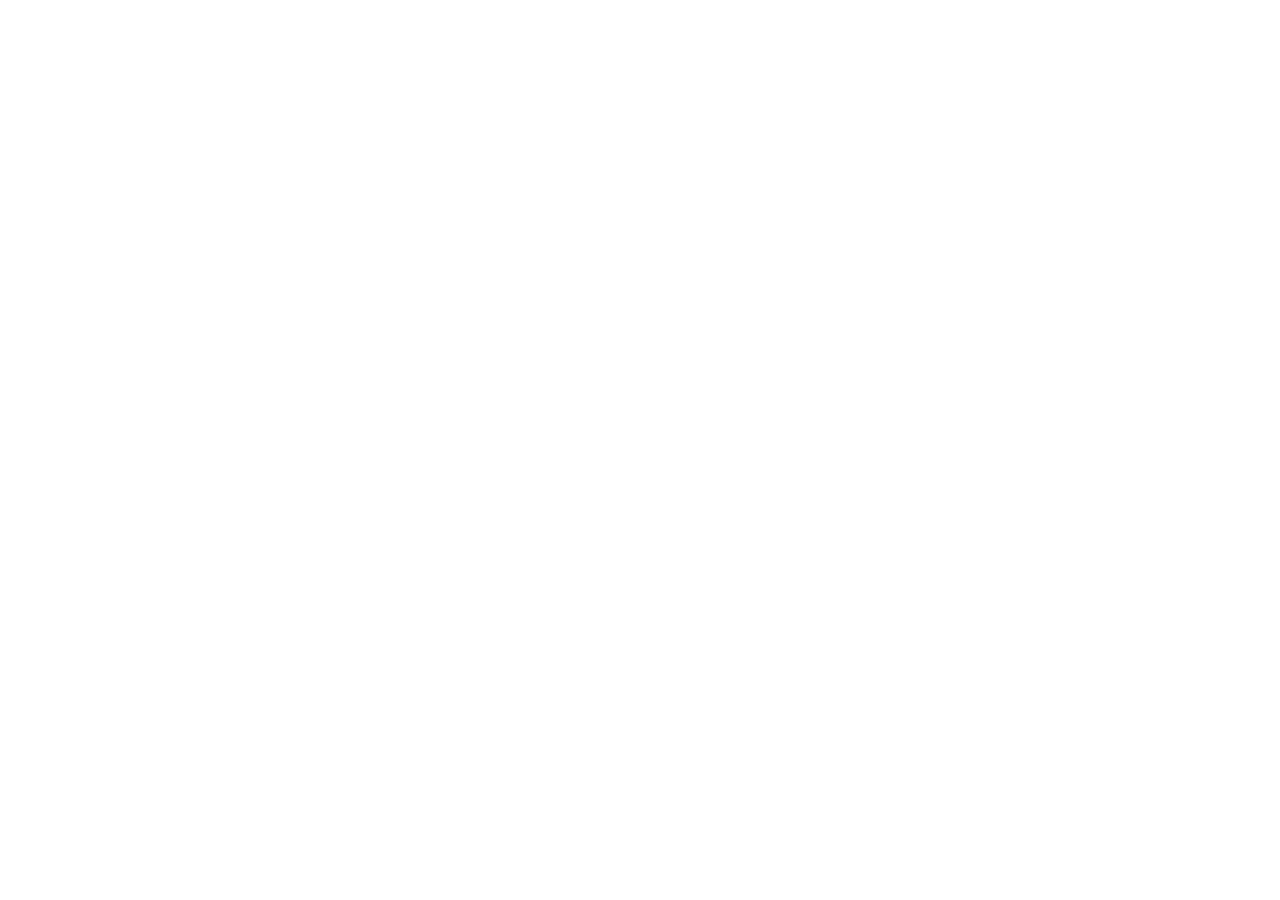
==== Index.html @ 20433f07 "Finished JavaScript test" ====
<!DOCTYPE html>
<html lang="en">
  <head>
    <meta charset="UTF-8" />
    <meta name="viewport" content="width=device-width, initial-scale=1.0" />
    <title>Esercitazione JavaScript</title>
  </head>
  <body>
    <script src="./D5.js"></script>
  </body>
</html>
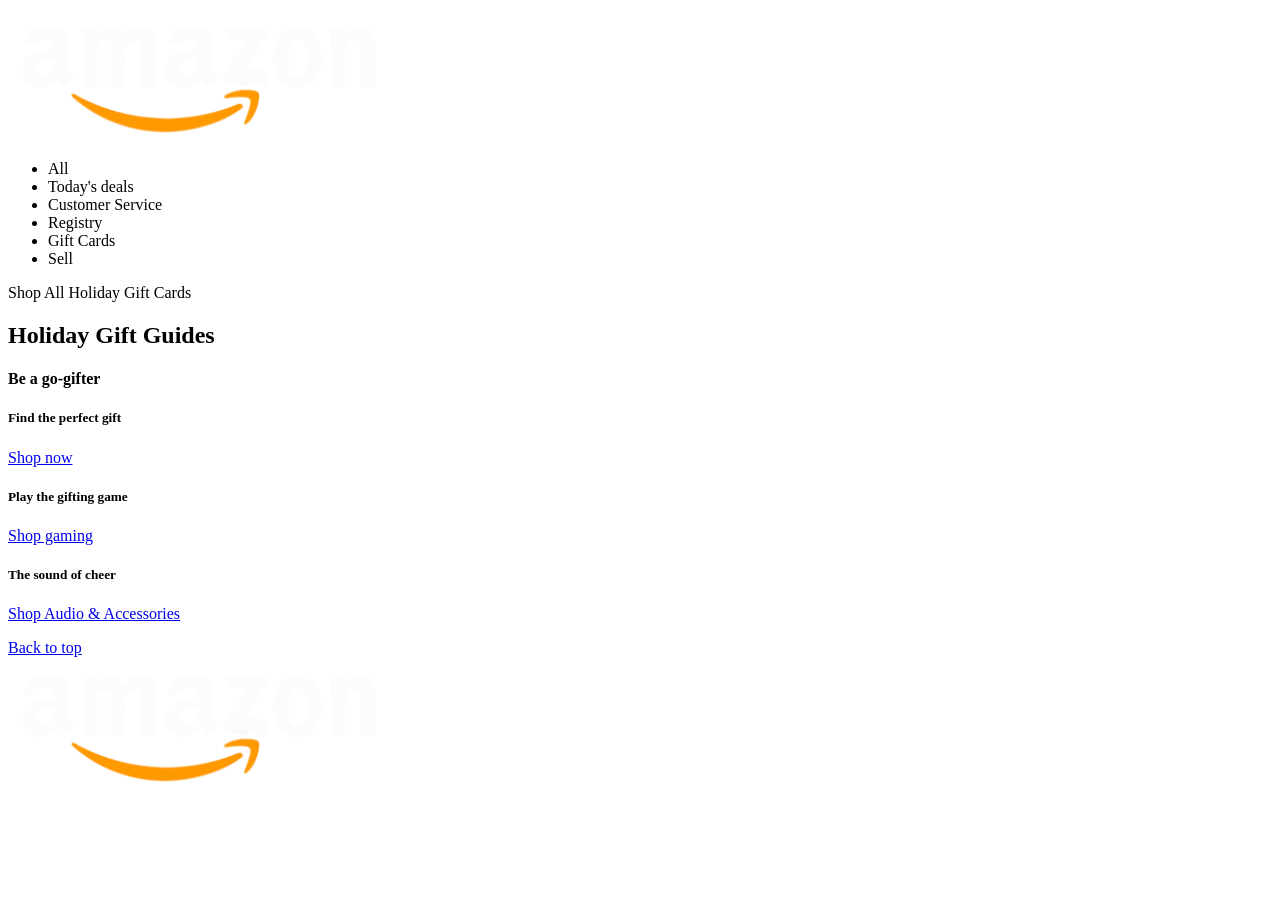
==== commit ddaf9b52: "Added structure to Amazon page" ====
--- a/Index.html
+++ b/Index.html
@@ -3,9 +3,47 @@
   <head>
     <meta charset="UTF-8" />
     <meta name="viewport" content="width=device-width, initial-scale=1.0" />
-    <title>Esercitazione JavaScript</title>
+    <title>Pagina Amazon</title>
+    <style></style>
   </head>
   <body>
-    <script src="./D5.js"></script>
+    <header>
+      <div><img src="./assets/logo.png" alt="Logo Amazon" /></div>
+      <div>
+        <ul>
+          <li>All</li>
+          <li>Today's deals</li>
+          <li>Customer Service</li>
+          <li>Registry</li>
+          <li>Gift Cards</li>
+          <li>Sell</li>
+        </ul>
+      </div>
+    </header>
+    <main>
+      <div>Shop All Holiday Gift Cards</div>
+      <div>
+        <h2>Holiday Gift Guides</h2>
+        <h4>Be a go-gifter</h4>
+      </div>
+      <div>
+        <h5>Find the perfect gift</h5>
+        <p><a href="#">Shop now</a></p>
+        <div></div>
+        <div></div>
+        <div></div>
+        <div></div>
+      </div>
+      <div></div>
+      <h5>Play the gifting game</h5>
+      <p><a href="#">Shop gaming</a></p>
+      <div></div>
+      <h5>The sound of cheer</h5>
+      <p><a href="#">Shop Audio & Accessories</a></p>
+    </main>
+    <footer>
+      <div><a href="#">Back to top</a></div>
+      <div><img src="./assets/logo.png" alt="Logo Amazon" /></div>
+    </footer>
   </body>
 </html>
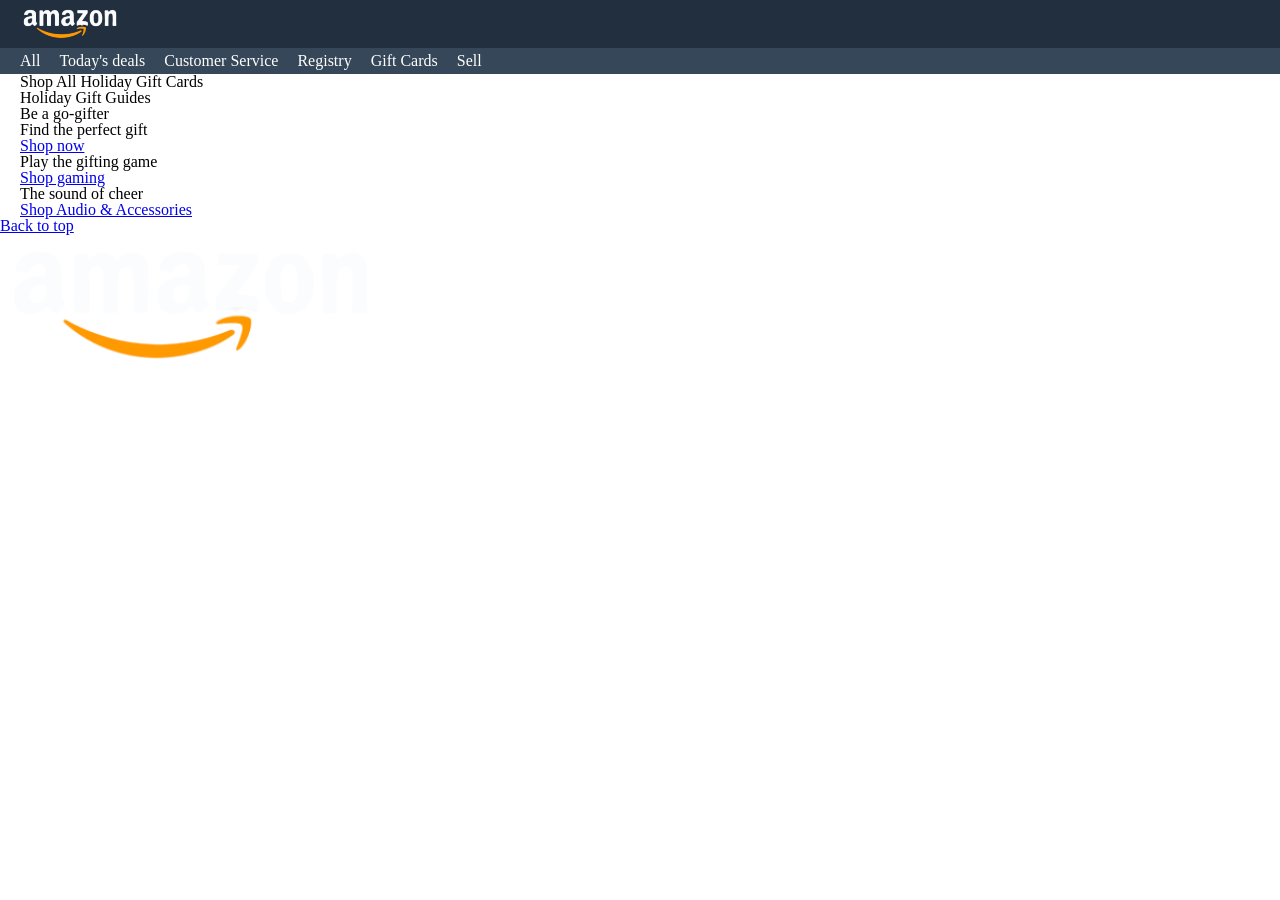
==== commit 61cc6e03: "Added style to header" ====
--- a/Index.html
+++ b/Index.html
@@ -3,13 +3,14 @@
   <head>
     <meta charset="UTF-8" />
     <meta name="viewport" content="width=device-width, initial-scale=1.0" />
+    <link rel="stylesheet" href="./css/reset.css" />
+    <link rel="stylesheet" href="./css/style.css" />
     <title>Pagina Amazon</title>
-    <style></style>
   </head>
   <body>
     <header>
-      <div><img src="./assets/logo.png" alt="Logo Amazon" /></div>
-      <div>
+      <div class="logo"><img src="./assets/logo.png" alt="Logo Amazon" /></div>
+      <div class="menù">
         <ul>
           <li>All</li>
           <li>Today's deals</li>
--- a/css/style.css
+++ b/css/style.css
@@ -0,0 +1,26 @@
+main {
+  padding-inline: 20px;
+}
+.logo {
+  background-color: #222f3f;
+  text-align: start;
+  padding-block: 5px;
+  padding-left: 20px;
+}
+.logo img {
+  width: 100px;
+}
+.menù {
+  background-color: #364759;
+  padding-left: 20px;
+  padding-block: 5px;
+  color: white;
+}
+ul {
+  list-style: none;
+}
+li {
+  display: inline;
+  cursor: pointer;
+  margin-right: 15px;
+}
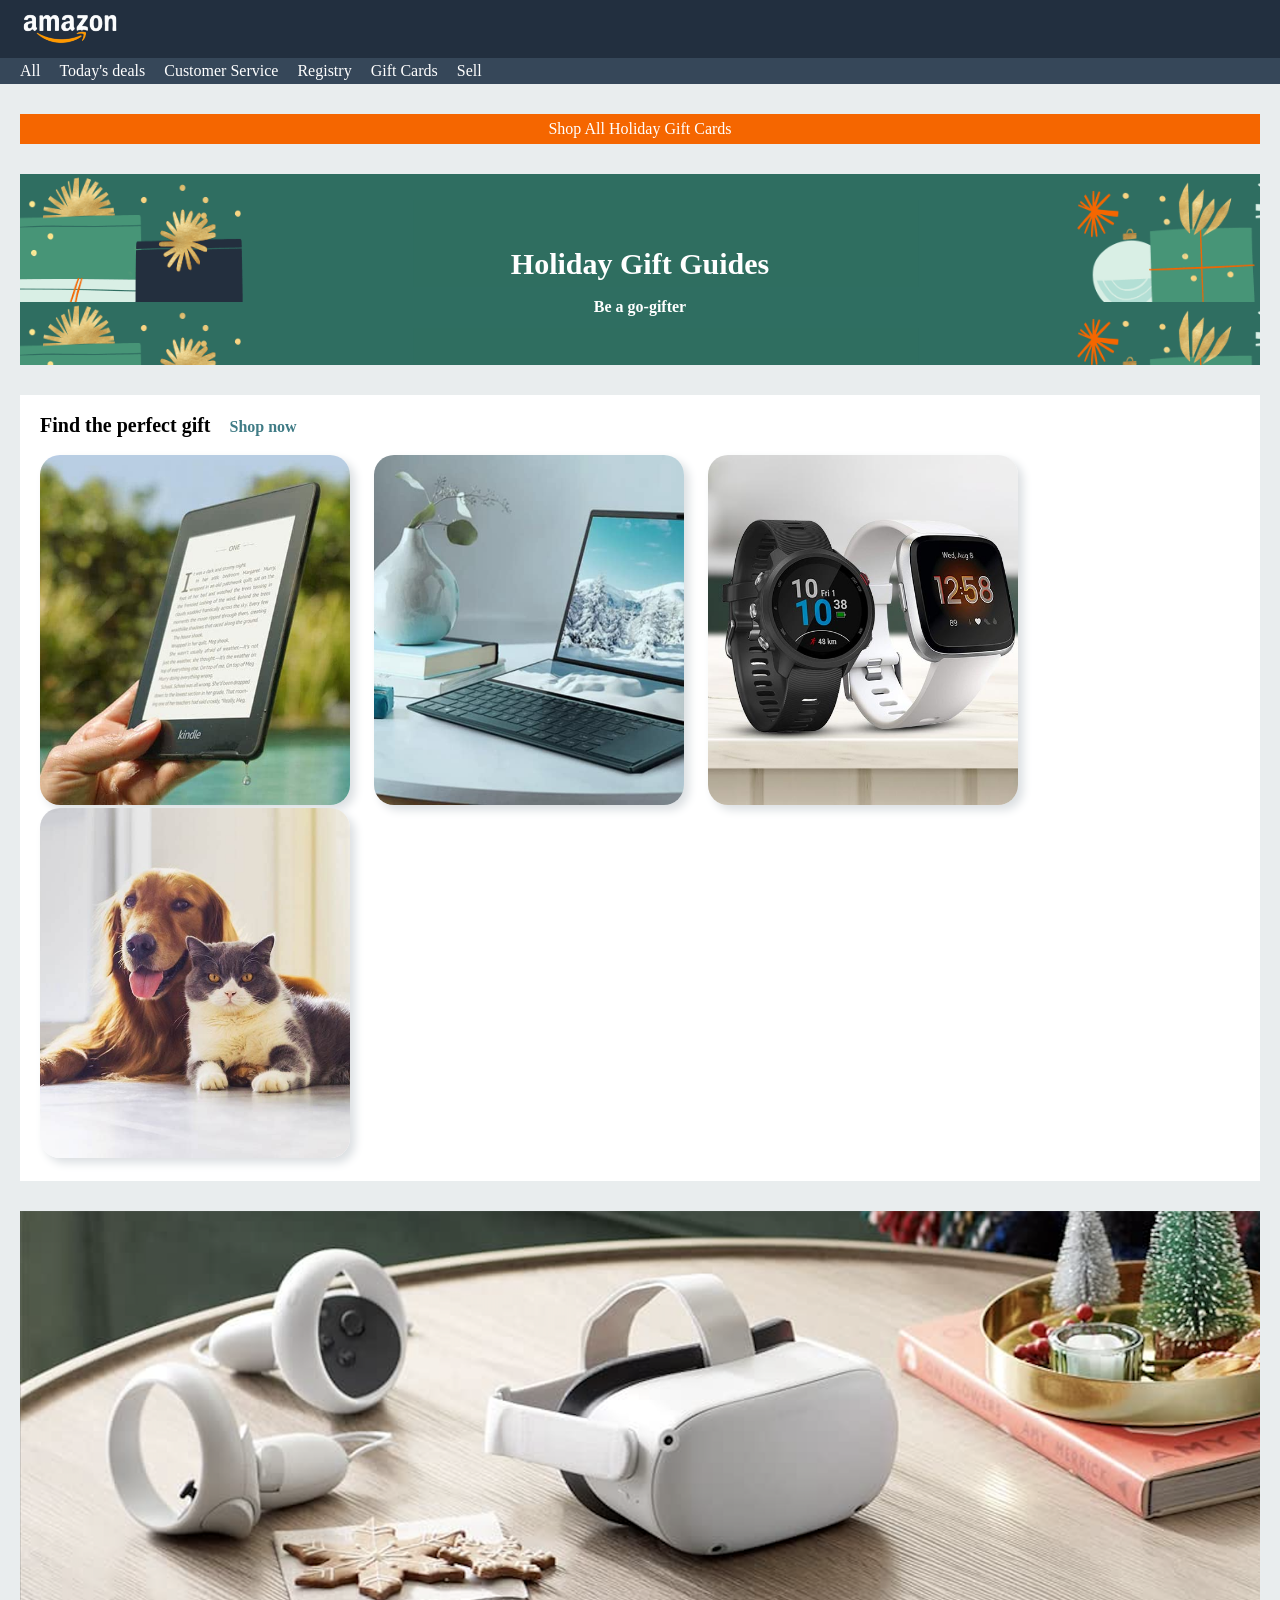
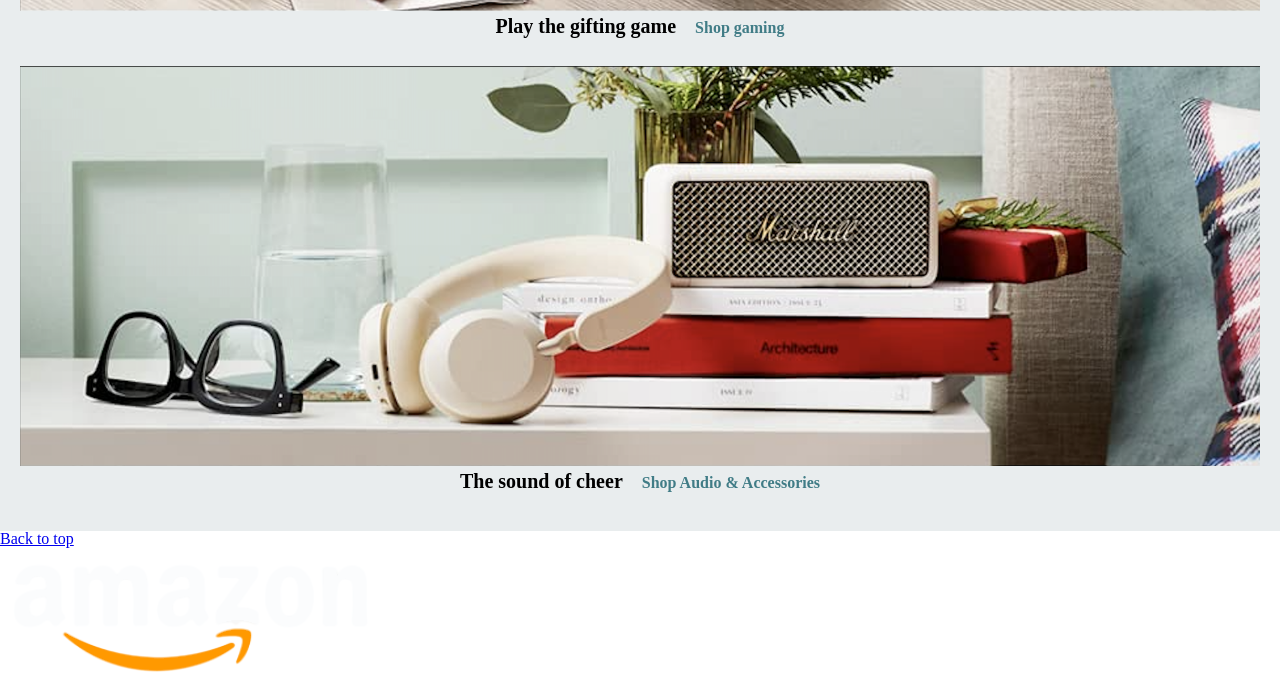
==== commit 8363e8a6: "Added main style" ====
--- a/Index.html
+++ b/Index.html
@@ -27,20 +27,26 @@
         <h2>Holiday Gift Guides</h2>
         <h4>Be a go-gifter</h4>
       </div>
-      <div>
-        <h5>Find the perfect gift</h5>
-        <p><a href="#">Shop now</a></p>
+      <div class="perfectGift">
+        <div>
+          <h5>Find the perfect gift</h5>
+          <p><a href="#">Shop now</a></p>
+        </div>
         <div></div>
         <div></div>
         <div></div>
         <div></div>
       </div>
       <div></div>
-      <h5>Play the gifting game</h5>
-      <p><a href="#">Shop gaming</a></p>
+      <div class="gift">
+        <h5>Play the gifting game</h5>
+        <p><a href="#">Shop gaming</a></p>
+      </div>
       <div></div>
-      <h5>The sound of cheer</h5>
-      <p><a href="#">Shop Audio & Accessories</a></p>
+      <div class="gift">
+        <h5>The sound of cheer</h5>
+        <p><a href="#">Shop Audio & Accessories</a></p>
+      </div>
     </main>
     <footer>
       <div><a href="#">Back to top</a></div>
--- a/css/style.css
+++ b/css/style.css
@@ -1,13 +1,17 @@
 main {
   padding-inline: 20px;
+  background-color: #e9edee;
+  padding-top: 30px;
+  padding-bottom: 10px;
 }
 .logo {
   background-color: #222f3f;
   text-align: start;
-  padding-block: 5px;
+  padding-block: 10px;
   padding-left: 20px;
 }
 .logo img {
+  cursor: pointer;
   width: 100px;
 }
 .menù {
@@ -24,3 +28,108 @@
   cursor: pointer;
   margin-right: 15px;
 }
+main > div {
+  margin-bottom: 30px;
+}
+main > div:first-of-type {
+  background-color: #f56600;
+  color: white;
+  text-align: center;
+  padding-block: 7px;
+}
+main > div:nth-child(2) {
+  background-image: url(../assets/bg-image.png);
+  background-repeat: repeat;
+  color: white;
+  text-align: center;
+  padding-top: 75px;
+  padding-bottom: 50px;
+}
+h2 {
+  font-size: 30px;
+  margin-bottom: 20px;
+  font-weight: bold;
+}
+h4 {
+  font-weight: bold;
+}
+.perfectGift {
+  background-color: white;
+  padding: 20px;
+}
+.perfectGift > div:first-child {
+  margin-bottom: 20px;
+}
+h5 {
+  color: black;
+  display: inline;
+  margin-right: 15px;
+  font-size: 20px;
+  font-weight: bold;
+}
+p {
+  display: inline;
+}
+p > a {
+  color: #407c86;
+  text-decoration: none;
+  font-weight: bold;
+}
+.perfectGift > div:nth-child(2) {
+  background-image: url(../assets/img_1.jpg);
+  background-size: cover;
+  background-position: center;
+  border-radius: 20px;
+  height: 350px;
+  width: 310px;
+  box-shadow: 5px 5px 10px #dbdfe2;
+  display: inline-block;
+  margin-right: 20px;
+}
+.perfectGift > div:nth-child(3) {
+  background-image: url(../assets/img_2.jpg);
+  background-size: cover;
+  background-position: right;
+  border-radius: 20px;
+  height: 350px;
+  width: 310px;
+  box-shadow: 5px 5px 10px #dbdfe2;
+  display: inline-block;
+  margin-right: 20px;
+}
+.perfectGift > div:nth-child(4) {
+  background-image: url(../assets/img_3.jpg);
+  background-size: cover;
+  background-position: center;
+  border-radius: 20px;
+  height: 350px;
+  width: 310px;
+  box-shadow: 5px 5px 10px #dbdfe2;
+  display: inline-block;
+  margin-right: 20px;
+}
+.perfectGift > div:nth-child(5) {
+  background-image: url(../assets/img_4.jpg);
+  background-size: cover;
+  background-position: center;
+  border-radius: 20px;
+  height: 350px;
+  width: 310px;
+  box-shadow: 5px 5px 10px #dbdfe2;
+  display: inline-block;
+}
+main > div:nth-child(4) {
+  background-image: url(../assets/img_9.png);
+  background-size: cover;
+  height: 400px;
+  margin-bottom: 5px;
+}
+.gift {
+  text-align: center;
+}
+main > div:nth-child(6) {
+  background-image: url(../assets/img_10.png);
+  background-size: cover;
+  height: 400px;
+  margin-bottom: 5px;
+}
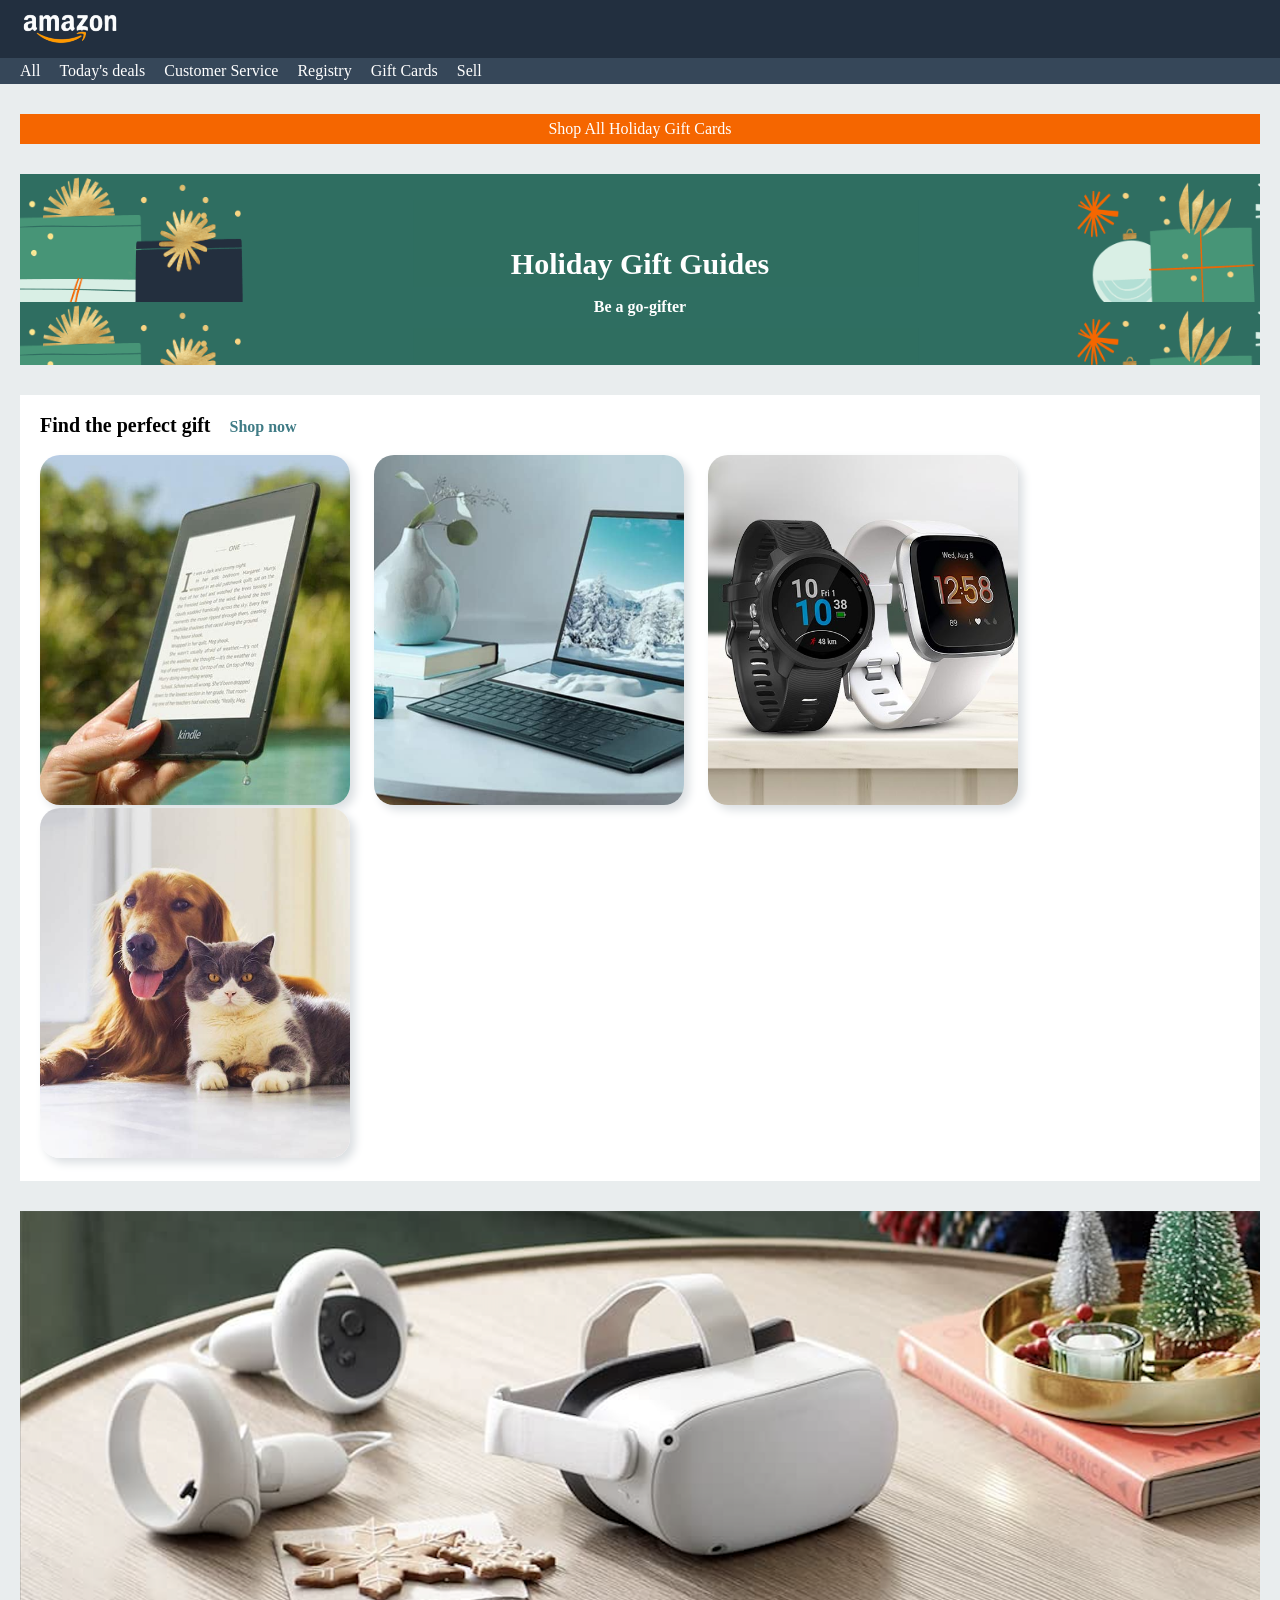
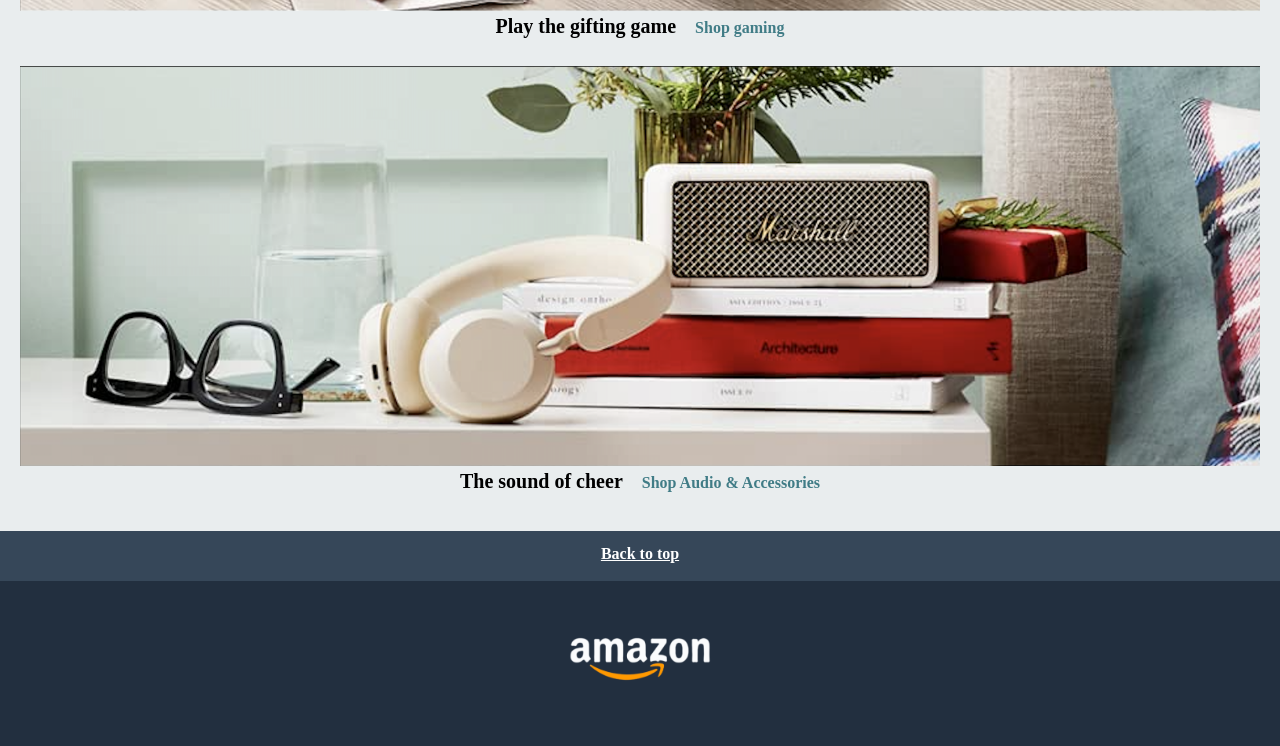
==== commit c7d01094: "Added style to footer" ====
--- a/Index.html
+++ b/Index.html
@@ -49,7 +49,11 @@
       </div>
     </main>
     <footer>
-      <div><a href="#">Back to top</a></div>
+      <div>
+        <p class="backtotop">
+          <a href="#">Back to top</a>
+        </p>
+      </div>
       <div><img src="./assets/logo.png" alt="Logo Amazon" /></div>
     </footer>
   </body>
--- a/css/style.css
+++ b/css/style.css
@@ -133,3 +133,26 @@
   height: 400px;
   margin-bottom: 5px;
 }
+footer > div:first-child {
+  background-color: #364759;
+  text-align: center;
+  height: 50px;
+}
+.backtotop {
+  padding-block: 15px;
+  display: block;
+}
+.backtotop > a {
+  color: white;
+  text-decoration: solid;
+  text-decoration-line: underline;
+}
+footer > div:nth-child(2) {
+  background-color: #222f3f;
+  text-align: center;
+}
+footer img {
+  width: 150px;
+  padding-top: 50px;
+  padding-bottom: 60px;
+}
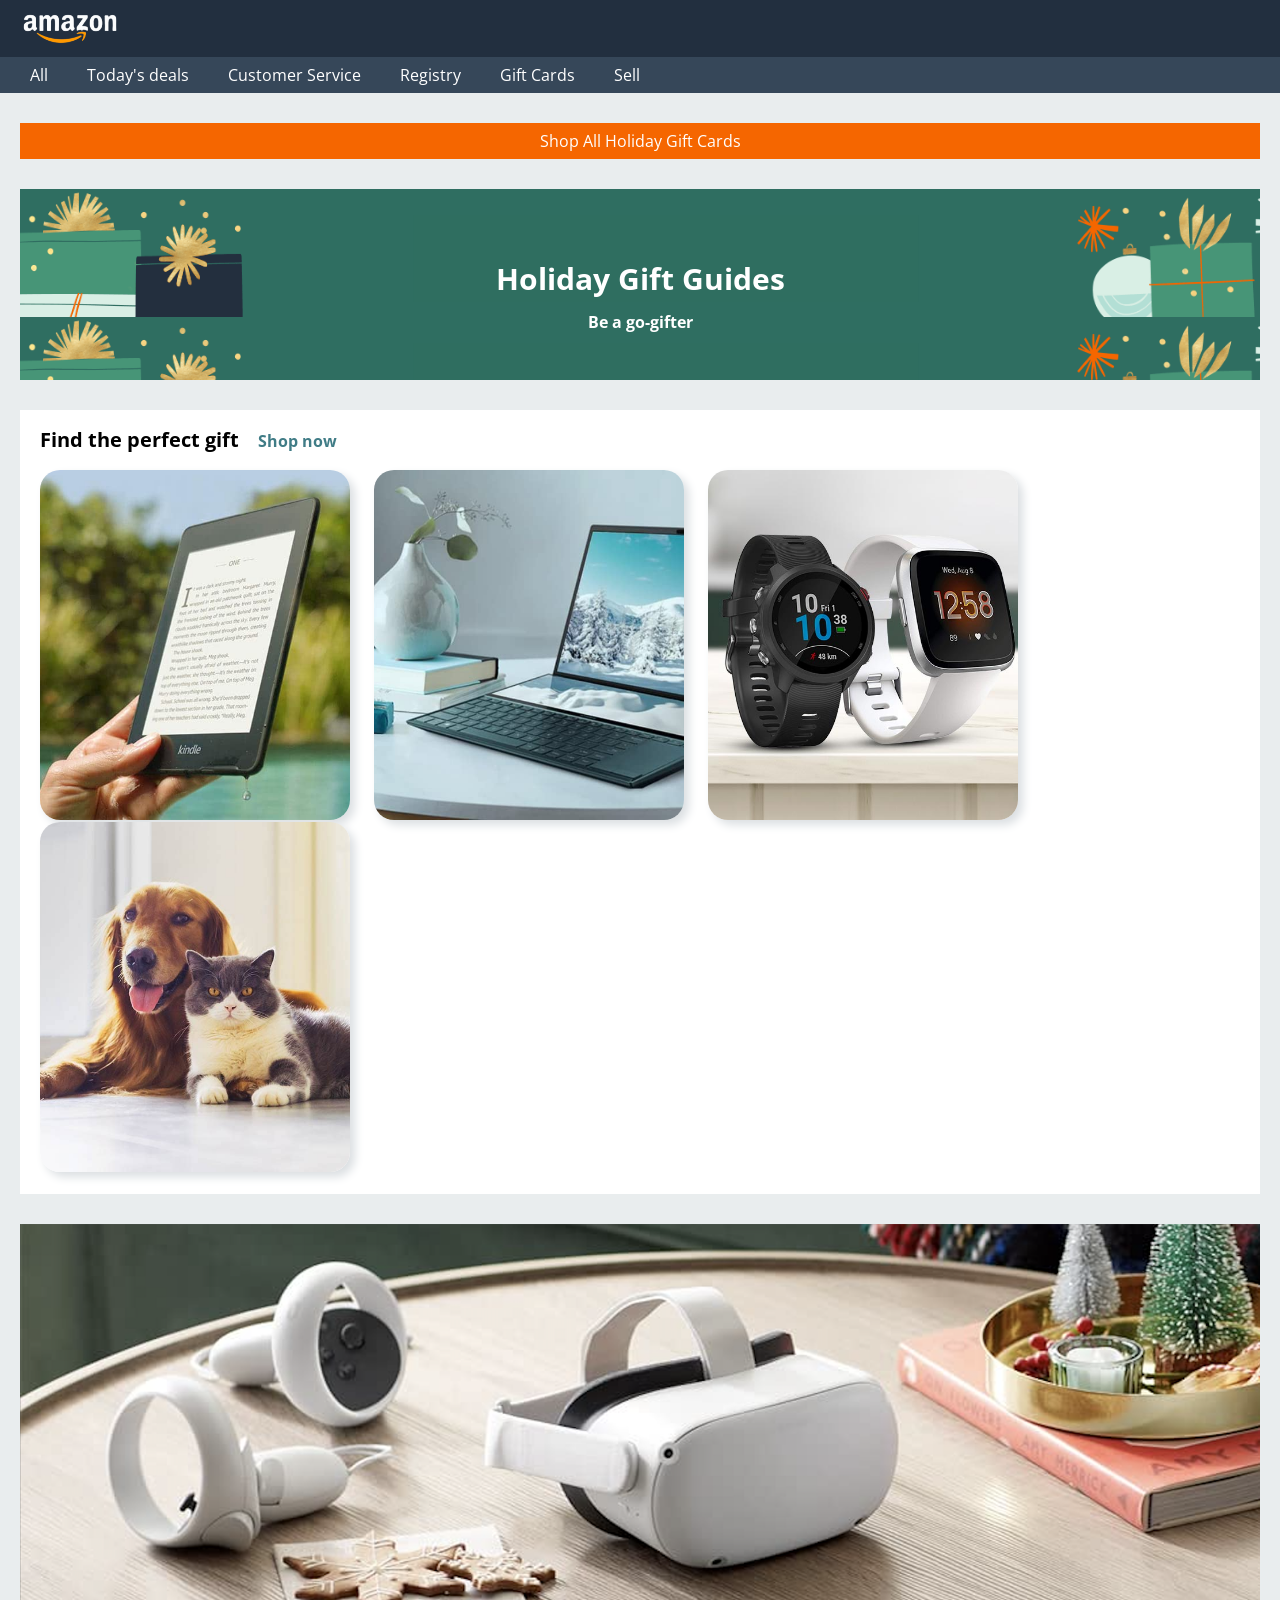
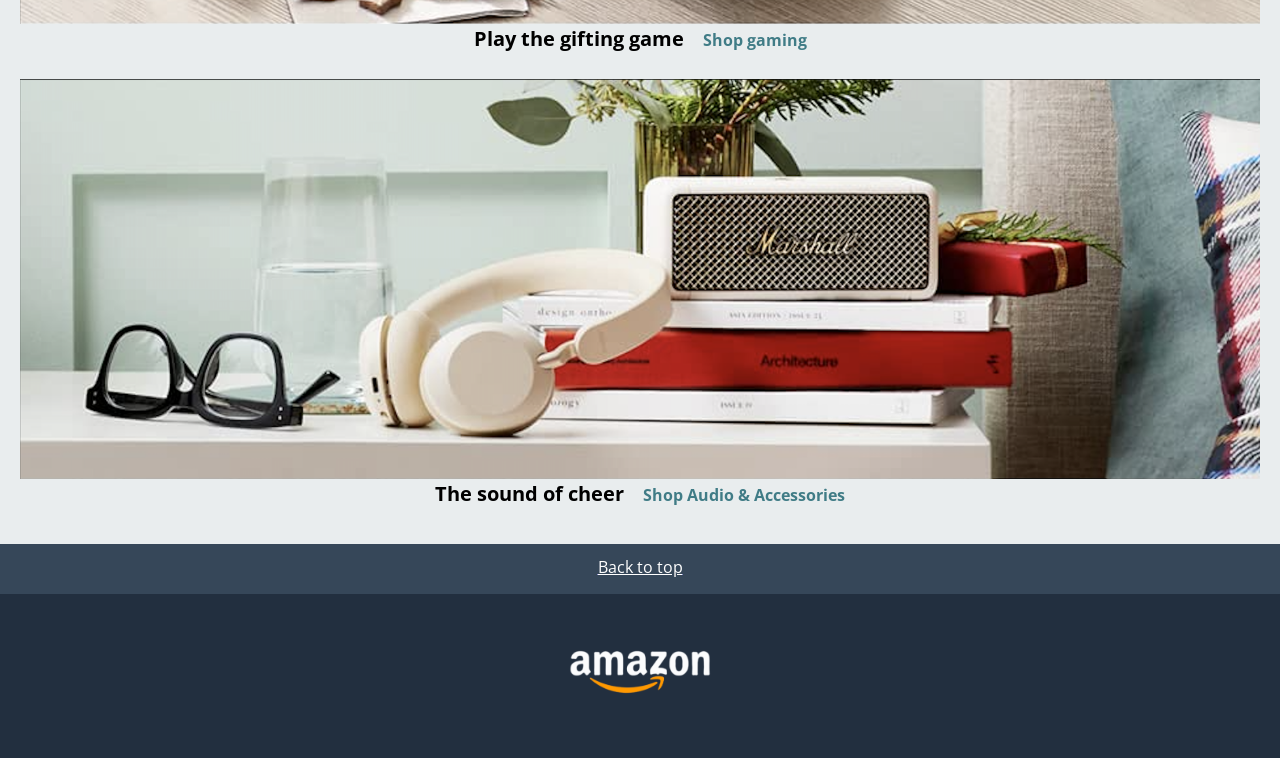
==== commit d8e1b474: "Addded font-style, added hoover to some elements." ====
--- a/Index.html
+++ b/Index.html
@@ -9,7 +9,9 @@
   </head>
   <body>
     <header>
-      <div class="logo"><img src="./assets/logo.png" alt="Logo Amazon" /></div>
+      <div class="logo">
+        <a href="./Index.html"><img src="./assets/logo.png" alt="Logo Amazon" /></a>
+      </div>
       <div class="menù">
         <ul>
           <li>All</li>
@@ -22,7 +24,7 @@
       </div>
     </header>
     <main>
-      <div>Shop All Holiday Gift Cards</div>
+      <div><p>Shop All Holiday Gift Cards</p></div>
       <div>
         <h2>Holiday Gift Guides</h2>
         <h4>Be a go-gifter</h4>
@@ -49,12 +51,14 @@
       </div>
     </main>
     <footer>
+      <a class="footer" href="./Index.html">
+        <div>
+          <p class="backtotop">Back to top</p>
+        </div>
+      </a>
       <div>
-        <p class="backtotop">
-          <a href="#">Back to top</a>
-        </p>
+        <a href="./Index.html"><img src="./assets/logo.png" alt="Logo Amazon" /></a>
       </div>
-      <div><img src="./assets/logo.png" alt="Logo Amazon" /></div>
     </footer>
   </body>
 </html>
--- a/css/style.css
+++ b/css/style.css
@@ -1,9 +1,29 @@
+/*Generale*/
+@import url("https://fonts.googleapis.com/css2?family=Open+Sans:wght@400;700&display=swap");
+body {
+  font-family: "Open Sans", sans-serif;
+}
+main > div {
+  margin-bottom: 30px;
+}
+a:hover {
+  color: palevioletred;
+}
+.footer > div:hover {
+  background-color: #485769;
+}
+li:hover {
+  border-color: white;
+  border-width: 1px;
+  border-style: solid;
+}
 main {
   padding-inline: 20px;
   background-color: #e9edee;
   padding-top: 30px;
   padding-bottom: 10px;
 }
+/*Header*/
 .logo {
   background-color: #222f3f;
   text-align: start;
@@ -17,7 +37,7 @@
 .menù {
   background-color: #364759;
   padding-left: 20px;
-  padding-block: 5px;
+  padding-block: 10px;
   color: white;
 }
 ul {
@@ -27,15 +47,18 @@
   display: inline;
   cursor: pointer;
   margin-right: 15px;
+  padding-inline: 10px;
+  padding-block: 5px;
 }
-main > div {
-  margin-bottom: 30px;
-}
+/*Main*/
 main > div:first-of-type {
   background-color: #f56600;
   color: white;
   text-align: center;
-  padding-block: 7px;
+  padding-block: 10px;
+}
+main > div:first-of-type > p {
+  cursor: pointer;
 }
 main > div:nth-child(2) {
   background-image: url(../assets/bg-image.png);
@@ -85,6 +108,7 @@
   box-shadow: 5px 5px 10px #dbdfe2;
   display: inline-block;
   margin-right: 20px;
+  cursor: pointer;
 }
 .perfectGift > div:nth-child(3) {
   background-image: url(../assets/img_2.jpg);
@@ -96,6 +120,7 @@
   box-shadow: 5px 5px 10px #dbdfe2;
   display: inline-block;
   margin-right: 20px;
+  cursor: pointer;
 }
 .perfectGift > div:nth-child(4) {
   background-image: url(../assets/img_3.jpg);
@@ -107,6 +132,7 @@
   box-shadow: 5px 5px 10px #dbdfe2;
   display: inline-block;
   margin-right: 20px;
+  cursor: pointer;
 }
 .perfectGift > div:nth-child(5) {
   background-image: url(../assets/img_4.jpg);
@@ -117,12 +143,14 @@
   width: 310px;
   box-shadow: 5px 5px 10px #dbdfe2;
   display: inline-block;
+  cursor: pointer;
 }
 main > div:nth-child(4) {
   background-image: url(../assets/img_9.png);
   background-size: cover;
   height: 400px;
   margin-bottom: 5px;
+  cursor: pointer;
 }
 .gift {
   text-align: center;
@@ -132,8 +160,10 @@
   background-size: cover;
   height: 400px;
   margin-bottom: 5px;
+  cursor: pointer;
 }
-footer > div:first-child {
+/*Footer*/
+footer > a > div {
   background-color: #364759;
   text-align: center;
   height: 50px;
@@ -142,7 +172,7 @@
   padding-block: 15px;
   display: block;
 }
-.backtotop > a {
+footer > .footer p {
   color: white;
   text-decoration: solid;
   text-decoration-line: underline;
@@ -155,4 +185,5 @@
   width: 150px;
   padding-top: 50px;
   padding-bottom: 60px;
+  cursor: pointer;
 }
